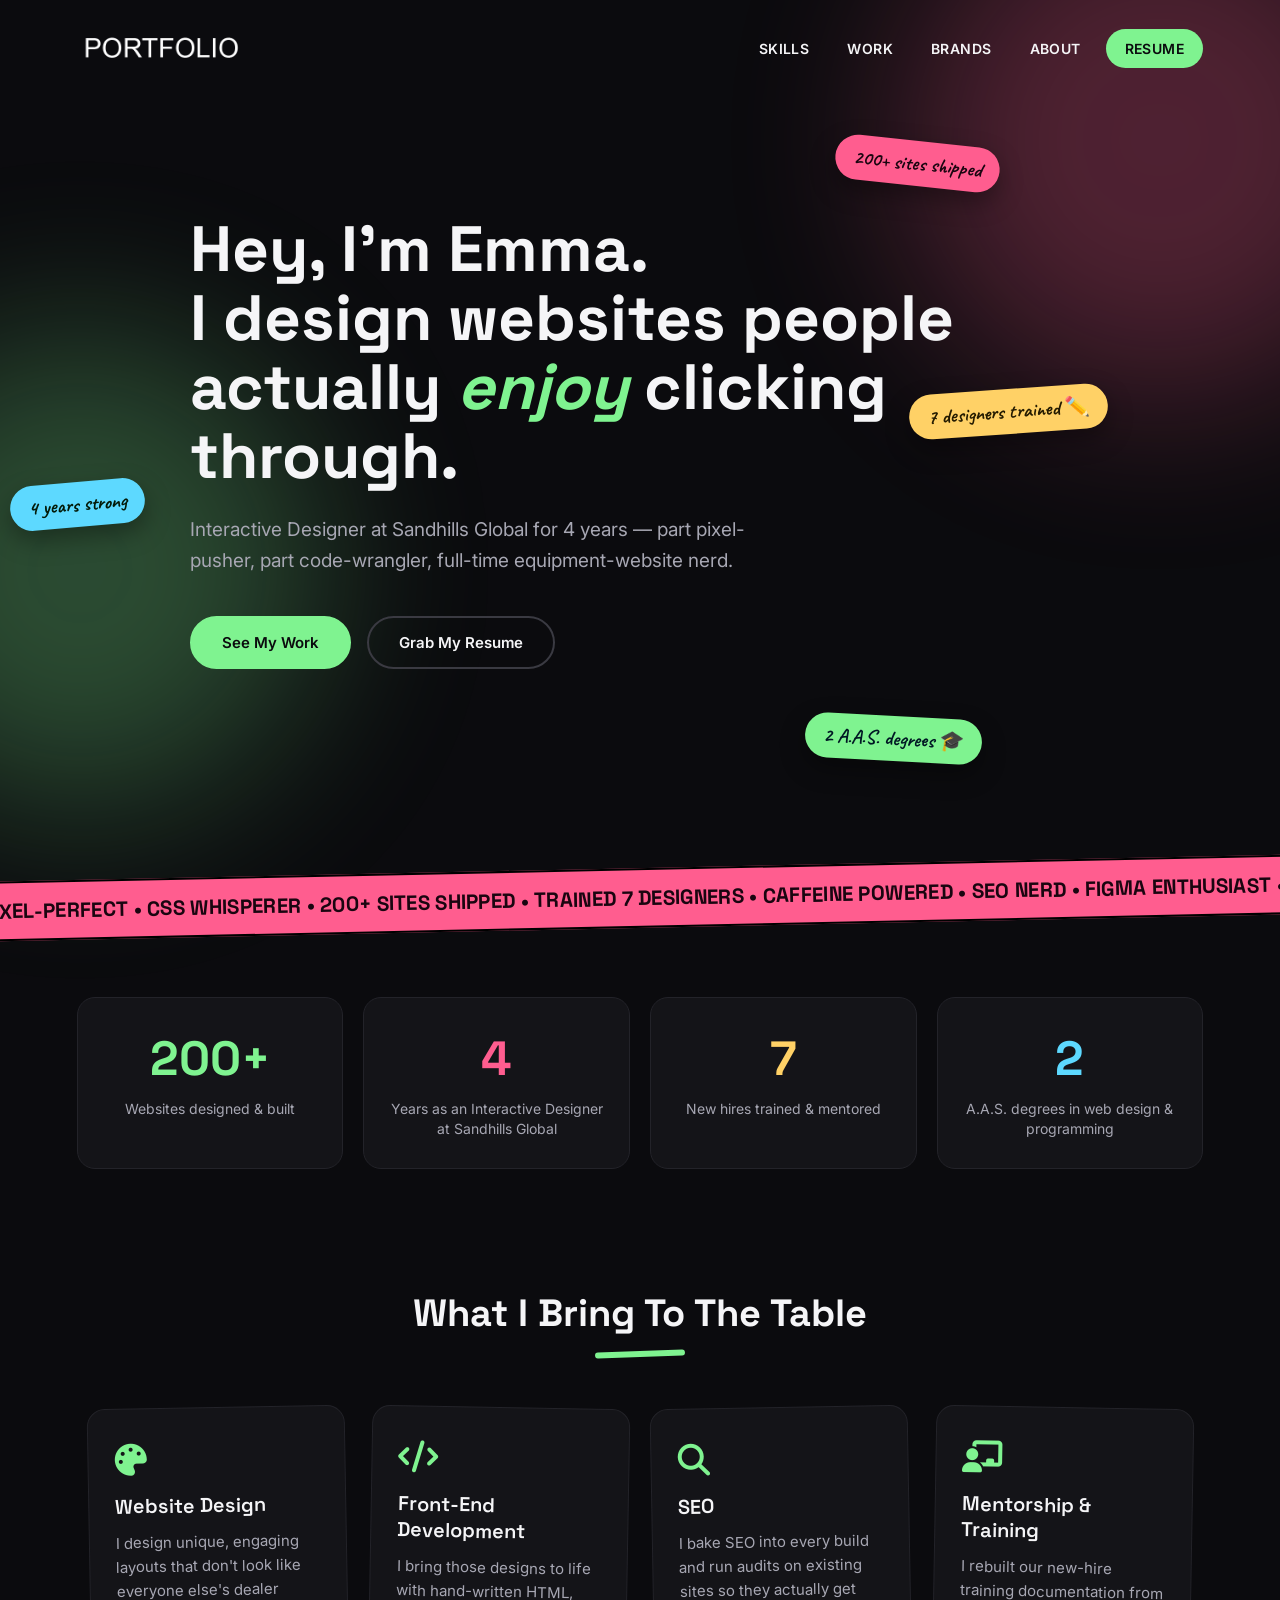
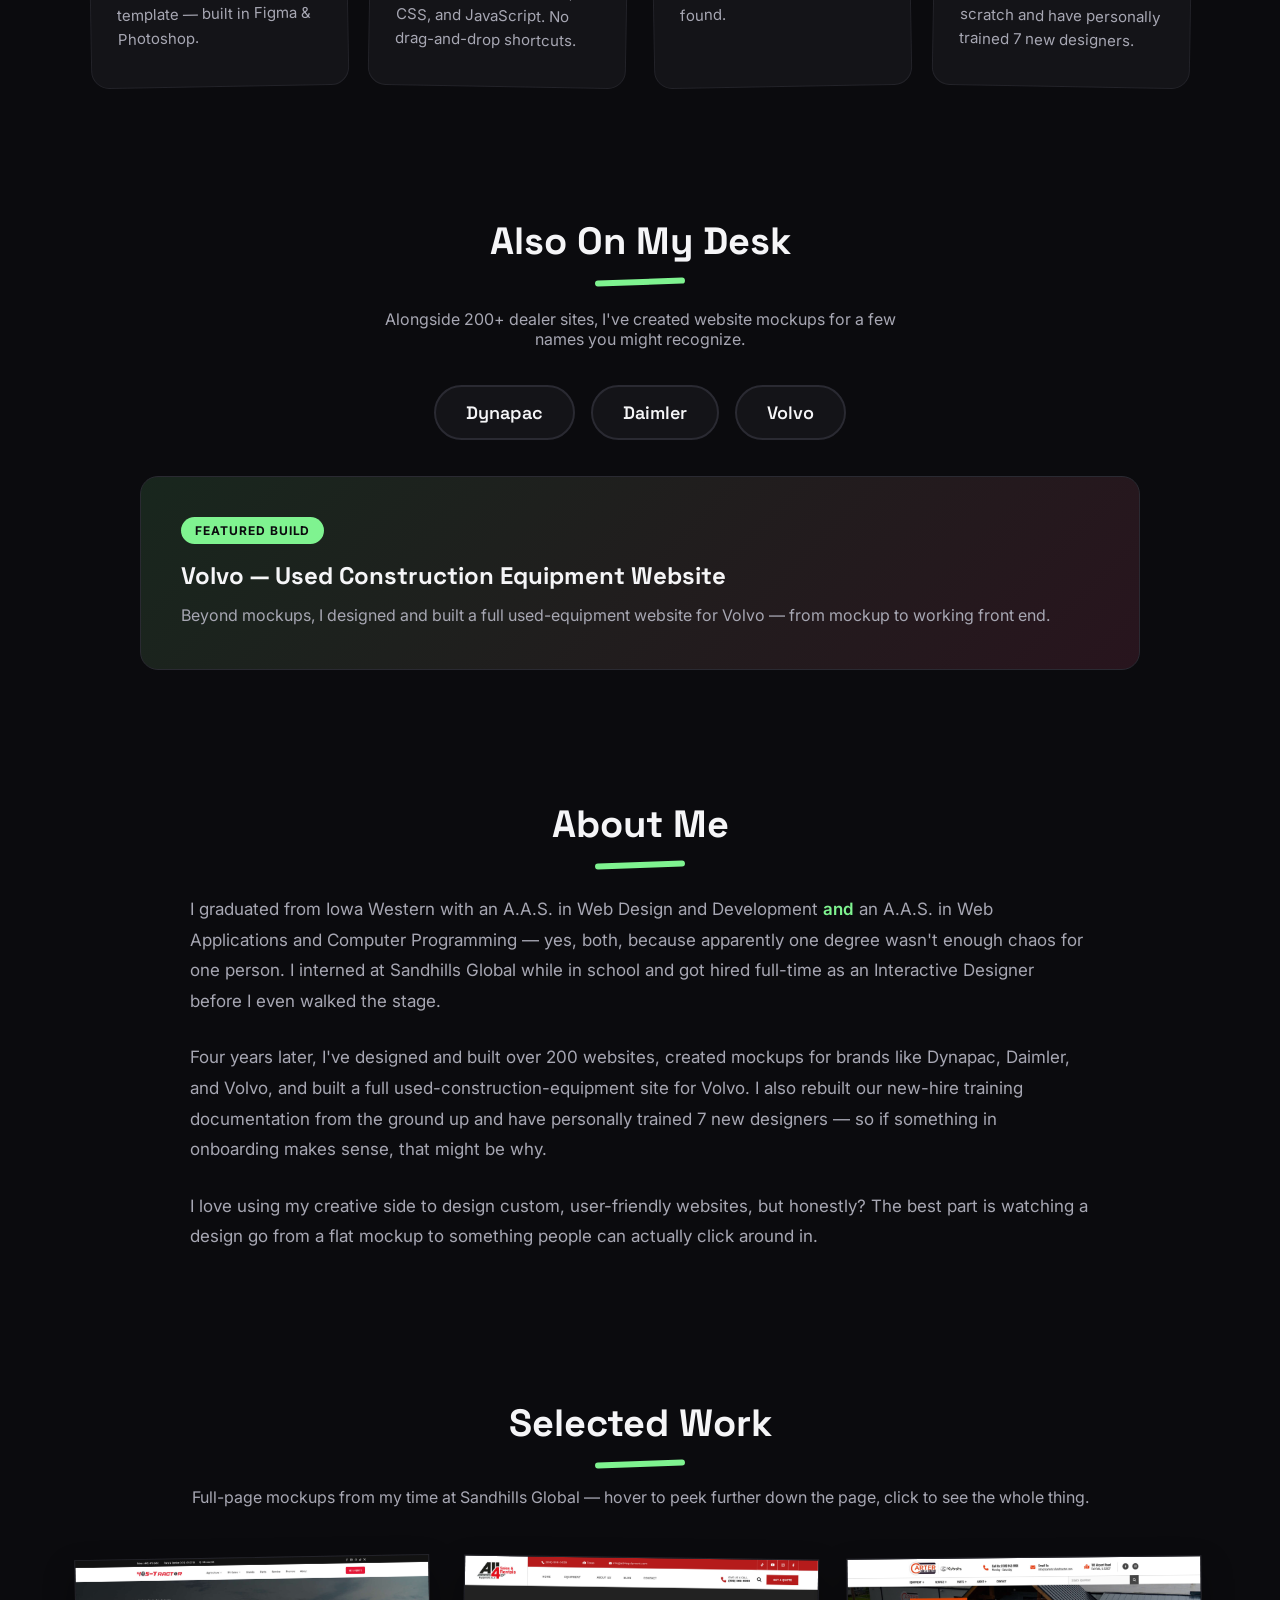
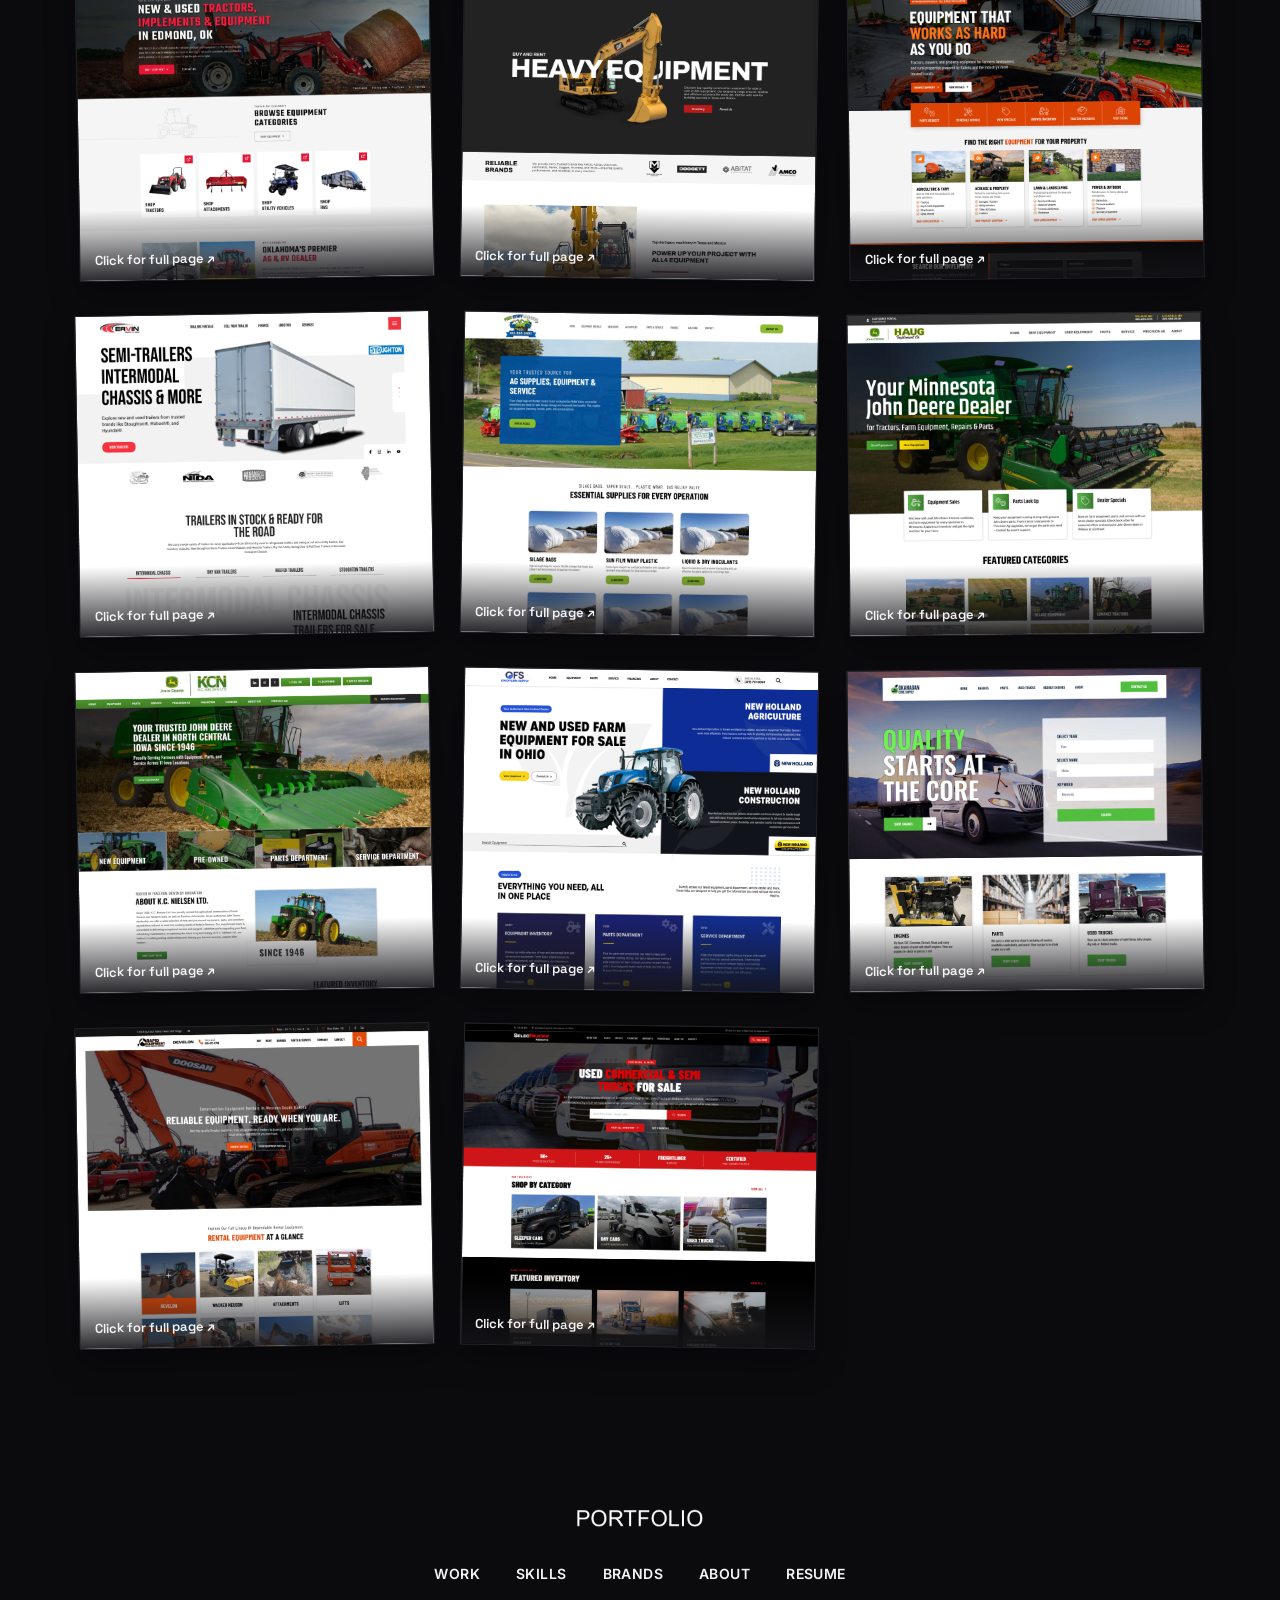
==== root/index.html @ 741491c0 "Add files via upload" ====
<!doctype html>
<html lang="en">
  <head>
    <meta charset="UTF-8" />
    <title>Emma Kennington — Interactive Designer</title>
    <meta name="viewport" content="width=device-width, initial-scale=1" />
    <meta
      name="description"
      content="Emma Kennington, Interactive Designer at Sandhills Global. 200+ websites designed & built, mentor to 7 new hires, mockup work for Dynapac, Daimler & Volvo."
    />
    <link rel="icon" href="logo.png" />
    <link rel="stylesheet" href="style.css" type="text/css" />
    <link
      rel="stylesheet"
      href="https://cdnjs.cloudflare.com/ajax/libs/font-awesome/6.6.0/css/all.min.css"
      integrity="sha512-Kc323vGBEqzTmouAECnVceyQqyqdsSiqLQISBL29aUW4U/M7pSPA/gEUZQqv1cwx4OnYxTxve5UMg5GT6L4JJg=="
      crossorigin="anonymous"
      referrerpolicy="no-referrer"
    />
  </head>

  <body>
    <div class="blob blob-a" aria-hidden="true"></div>
    <div class="blob blob-b" aria-hidden="true"></div>

    <header>
      <div class="header">
        <div class="logo">
          <img src="logo.png" alt="Emma Kennington's Logo" />
        </div>
        <button
          class="nav-toggle"
          id="navToggle"
          aria-label="Toggle navigation"
          aria-expanded="false"
        >
          <span></span><span></span><span></span>
        </button>
        <nav id="siteNav">
          <ul>
            <li><a href="#skills">Skills</a></li>
            <li><a href="#work">Work</a></li>
            <li><a href="#brands">Brands</a></li>
            <li><a href="#about">About</a></li>
            <li>
              <a
                href="siteart/bcom-resume.docx"
                target="_blank"
                class="nav-resume"
                >Resume</a
              >
            </li>
          </ul>
        </nav>
      </div>
    </header>

    <div class="hero-background">
      <div class="hero">
        <h1>
          Hey, I'm Emma.<br />I design websites people actually
          <span class="highlight">enjoy</span> clicking through.
        </h1>
        <p class="hero-sub">
          Interactive Designer at Sandhills Global for 4 years — part
          pixel-pusher, part code-wrangler, full-time equipment-website nerd.
        </p>
        <div class="hero-ctas">
          <a href="#work" class="btn btn-primary">See My Work</a>
          <a
            href="siteart/bcom-resume.docx"
            target="_blank"
            class="btn btn-ghost"
            >Grab My Resume</a
          >
        </div>

        <div class="floaties" aria-hidden="true">
          <span class="floatie f1">200+ sites shipped</span>
          <span class="floatie f2">7 designers trained ✏️</span>
          <span class="floatie f3">2 A.A.S. degrees 🎓</span>
          <span class="floatie f4">4 years strong</span>
        </div>
      </div>
    </div>

    <div class="marquee" aria-hidden="true">
      <div class="marquee-track">
        <span
          >PIXEL-PERFECT&nbsp;•&nbsp;CSS WHISPERER&nbsp;•&nbsp;200+ SITES
          SHIPPED&nbsp;•&nbsp;TRAINED 7 DESIGNERS&nbsp;•&nbsp;CAFFEINE
          POWERED&nbsp;•&nbsp;SEO NERD&nbsp;•&nbsp;FIGMA
          ENTHUSIAST&nbsp;•&nbsp;</span
        >
        <span
          >PIXEL-PERFECT&nbsp;•&nbsp;CSS WHISPERER&nbsp;•&nbsp;200+ SITES
          SHIPPED&nbsp;•&nbsp;TRAINED 7 DESIGNERS&nbsp;•&nbsp;CAFFEINE
          POWERED&nbsp;•&nbsp;SEO NERD&nbsp;•&nbsp;FIGMA
          ENTHUSIAST&nbsp;•&nbsp;</span
        >
      </div>
    </div>

    <div class="stats">
      <div class="stat stat-a">
        <span class="stat-num">200+</span>
        <span class="stat-label">Websites designed &amp; built</span>
      </div>
      <div class="stat stat-b">
        <span class="stat-num">4</span>
        <span class="stat-label"
          >Years as an Interactive Designer at Sandhills Global</span
        >
      </div>
      <div class="stat stat-c">
        <span class="stat-num">7</span>
        <span class="stat-label">New hires trained &amp; mentored</span>
      </div>
      <div class="stat stat-d">
        <span class="stat-num">2</span>
        <span class="stat-label"
          >A.A.S. degrees in web design &amp; programming</span
        >
      </div>
    </div>

    <div class="skills" id="skills">
      <h2 class="section-title">What I Bring To The Table</h2>
      <hr class="squiggle" />
      <div class="skills-grid">
        <div class="skill">
          <i class="fa fa-palette"></i>
          <h3>Website Design</h3>
          <p>
            I design unique, engaging layouts that don't look like everyone
            else's dealer template — built in Figma &amp; Photoshop.
          </p>
        </div>
        <div class="skill">
          <i class="fa fa-code"></i>
          <h3>Front-End Development</h3>
          <p>
            I bring those designs to life with hand-written HTML, CSS, and
            JavaScript. No drag-and-drop shortcuts.
          </p>
        </div>
        <div class="skill">
          <i class="fa fa-search"></i>
          <h3>SEO</h3>
          <p>
            I bake SEO into every build and run audits on existing sites so they
            actually get found.
          </p>
        </div>
        <div class="skill">
          <i class="fa fa-chalkboard-user"></i>
          <h3>Mentorship &amp; Training</h3>
          <p>
            I rebuilt our new-hire training documentation from scratch and have
            personally trained 7 new designers.
          </p>
        </div>
      </div>
    </div>

    <div class="brands" id="brands">
      <h2 class="section-title">Also On My Desk</h2>
      <hr class="squiggle" />
      <p class="brands-sub">
        Alongside 200+ dealer sites, I've created website mockups for a few
        names you might recognize.
      </p>
      <div class="brand-row">
        <span class="brand-chip">Dynapac</span>
        <span class="brand-chip">Daimler</span>
        <span class="brand-chip">Volvo</span>
      </div>
      <div class="brand-feature">
        <div class="brand-feature-tag">Featured Build</div>
        <h3>Volvo — Used Construction Equipment Website</h3>
        <p>
          Beyond mockups, I designed and built a full used-equipment website for
          Volvo — from mockup to working front end.
        </p>
      </div>
    </div>

    <div class="about" id="about">
      <h2 class="section-title">About Me</h2>
      <hr class="squiggle" />
      <p>
        I graduated from Iowa Western with an A.A.S. in Web Design and
        Development <em>and</em> an A.A.S. in Web Applications and Computer
        Programming — yes, both, because apparently one degree wasn't enough
        chaos for one person. I interned at Sandhills Global while in school and
        got hired full-time as an Interactive Designer before I even walked the
        stage.
      </p>
      <p>
        Four years later, I've designed and built over 200 websites, created
        mockups for brands like Dynapac, Daimler, and Volvo, and built a full
        used-construction-equipment site for Volvo. I also rebuilt our new-hire
        training documentation from the ground up and have personally trained 7
        new designers — so if something in onboarding makes sense, that might be
        why.
      </p>
      <p>
        I love using my creative side to design custom, user-friendly websites,
        but honestly? The best part is watching a design go from a flat mockup
        to something people can actually click around in.
      </p>
    </div>

    <div class="projects">
      <h2 class="section-title">Selected Work</h2>
      <hr class="squiggle" />
      <p class="projects-sub">
        Full-page mockups from my time at Sandhills Global — hover to peek
        further down the page, click to see the whole thing.
      </p>
      <div class="work-wrapper" id="work">
        <figure class="work" data-name="405 Tractor">
          <div class="work-thumb">
            <img
              src="siteart/405tractor.jpg"
              alt="405 Tractor mockup"
              loading="lazy"
            />
          </div>
          <span class="scroll-hint">Click for full page ↗</span>
        </figure>
        <figure class="work" data-name="All4 Equipment">
          <div class="work-thumb">
            <img
              src="siteart/all4equipment.jpg"
              alt="All4 Equipment mockup"
              loading="lazy"
            />
          </div>
          <span class="scroll-hint">Click for full page ↗</span>
        </figure>
        <figure class="work" data-name="Carter Turf &amp; Tractor">
          <div class="work-thumb">
            <img
              src="siteart/carterturfandtractor.jpg"
              alt="Carter Turf & Tractor mockup"
              loading="lazy"
            />
          </div>
          <span class="scroll-hint">Click for full page ↗</span>
        </figure>
        <figure class="work" data-name="Ervin USA">
          <div class="work-thumb">
            <img
              src="siteart/ervin-usa-new.jpg"
              alt="Ervin USA mockup"
              loading="lazy"
            />
          </div>
          <span class="scroll-hint">Click for full page ↗</span>
        </figure>
        <figure class="work" data-name="Feed Stuff Bagging">
          <div class="work-thumb">
            <img
              src="siteart/feestuffbagging.jpg"
              alt="Feed Stuff Bagging mockup"
              loading="lazy"
            />
          </div>
          <span class="scroll-hint">Click for full page ↗</span>
        </figure>
        <figure class="work" data-name="Haug Implement Co.">
          <div class="work-thumb">
            <img
              src="siteart/haugimplement.jpg"
              alt="Haug Implement Co. mockup"
              loading="lazy"
            />
          </div>
          <span class="scroll-hint">Click for full page ↗</span>
        </figure>
        <figure class="work" data-name="K.C. Nielsen Ltd.">
          <div class="work-thumb">
            <img
              src="siteart/kcnielsen.jpg"
              alt="K.C. Nielsen Ltd. mockup"
              loading="lazy"
            />
          </div>
          <span class="scroll-hint">Click for full page ↗</span>
        </figure>
        <figure class="work" data-name="Ohio Farm Supply">
          <div class="work-thumb">
            <img
              src="siteart/ohfarmsupply.jpg"
              alt="Ohio Farm Supply mockup"
              loading="lazy"
            />
          </div>
          <span class="scroll-hint">Click for full page ↗</span>
        </figure>
        <figure class="work" data-name="Okanagan Core Supply">
          <div class="work-thumb">
            <img
              src="siteart/okanagancore.jpg"
              alt="Okanagan Core Supply mockup"
              loading="lazy"
            />
          </div>
          <span class="scroll-hint">Click for full page ↗</span>
        </figure>
        <figure class="work" data-name="Rapid Equipment">
          <div class="work-thumb">
            <img
              src="siteart/rapid-new.jpg"
              alt="Rapid Equipment mockup"
              loading="lazy"
            />
          </div>
          <span class="scroll-hint">Click for full page ↗</span>
        </figure>
        <figure class="work" data-name="SelecTrucks of Alabama">
          <div class="work-thumb">
            <img
              src="siteart/selectrucksalabama.jpg"
              alt="SelecTrucks of Alabama mockup"
              loading="lazy"
            />
          </div>
          <span class="scroll-hint">Click for full page ↗</span>
        </figure>
      </div>

      <footer>
        <div class="footer-logo">
          <img src="logo.png" alt="Emma Kennington's Logo" />
        </div>
        <div class="footer-nav">
          <ul>
            <li><a href="#work">Work</a></li>
            <li><a href="#skills">Skills</a></li>
            <li><a href="#brands">Brands</a></li>
            <li><a href="#about">About</a></li>
            <li>
              <a href="siteart/bcom-resume.docx" target="_blank">Resume</a>
            </li>
          </ul>
        </div>
        <p class="footer-note"></p>
      </footer>
    </div>

    <div class="lightbox" id="lightbox">
      <button class="lightbox-close" id="lightboxClose" aria-label="Close">
        &times;
      </button>
      <div class="lightbox-scroll">
        <figure>
          <figcaption id="lightboxCaption"></figcaption>
          <img id="lightboxImg" src="" alt="" />
        </figure>
      </div>
    </div>

    <script>
      var navToggle = document.getElementById("navToggle");
      var siteNav = document.getElementById("siteNav");
      navToggle.addEventListener("click", function () {
        var open = siteNav.classList.toggle("open");
        navToggle.classList.toggle("open", open);
        navToggle.setAttribute("aria-expanded", open ? "true" : "false");
      });
      siteNav.querySelectorAll("a").forEach(function (link) {
        link.addEventListener("click", function () {
          siteNav.classList.remove("open");
          navToggle.classList.remove("open");
          navToggle.setAttribute("aria-expanded", "false");
        });
      });

      var lightbox = document.getElementById("lightbox");
      var lightboxImg = document.getElementById("lightboxImg");
      var lightboxCaption = document.getElementById("lightboxCaption");
      var lightboxClose = document.getElementById("lightboxClose");

      document.querySelectorAll(".work").forEach(function (fig) {
        fig.addEventListener("click", function () {
          var img = fig.querySelector("img");
          lightboxImg.src = img.src;
          lightboxImg.alt = img.alt;
          lightboxCaption.textContent = fig.getAttribute("data-name");
          lightbox.classList.add("open");
        });
      });

      function closeLightbox() {
        lightbox.classList.remove("open");
        lightboxImg.src = "";
      }
      lightboxClose.addEventListener("click", closeLightbox);
      lightbox.addEventListener("click", function (e) {
        if (e.target === lightbox) closeLightbox();
      });
      document.addEventListener("keydown", function (e) {
        if (e.key === "Escape") closeLightbox();
      });
    </script>
  </body>
</html>
---- root/style.css ----
@import url("https://fonts.googleapis.com/css2?family=Space+Grotesk:wght@400;500;600;700&family=Inter:wght@400;500;600&family=Caveat:wght@600;700&display=swap");

:root {
  --bg: #0b0b0e;
  --bg-panel: #141418;
  --text: #f5f5f7;
  --muted: #a7a7b3;
  --green: #7ff390;
  --pink: #ff5d8f;
  --yellow: #ffd166;
  --blue: #5dd9ff;
  --radius: 18px;
}

* {
  box-sizing: border-box;
}
a {
  text-decoration: none;
  color: inherit;
}
ul li {
  list-style: none;
}
html {
  scroll-behavior: smooth;
}
body {
  width: 100%;
  margin: 0;
  background-color: var(--bg);
  color: var(--text);
  font-family: "Inter", "Open Sans", sans-serif;
  overflow-x: hidden;
  position: relative;
}
h1,
h2,
h3 {
  font-family: "Space Grotesk", sans-serif;
}

/* ---------- background blobs ---------- */
.blob {
  position: fixed;
  border-radius: 50%;
  filter: blur(90px);
  opacity: 0.28;
  z-index: 0;
  pointer-events: none;
}
.blob-a {
  width: 520px;
  height: 520px;
  background: var(--pink);
  top: -120px;
  right: -140px;
}
.blob-b {
  width: 480px;
  height: 480px;
  background: var(--green);
  bottom: 10%;
  left: -160px;
}

/* ---------- header ---------- */
header {
  position: relative;
  z-index: 10;
}
.header {
  width: 88%;
  max-width: 1300px;
  margin: 0 auto;
  display: flex;
  flex-direction: row;
  align-items: center;
  justify-content: space-between;
}
.logo {
  width: 170px;
  padding: 22px 0;
}
.logo img {
  width: 100%;
  display: block;
}

nav ul {
  padding: 0;
  margin: 0;
  display: flex;
  align-items: center;
}
nav ul li {
  display: inline-block;
}
nav ul li a {
  color: var(--text);
  padding: 10px 18px;
  font-size: 14px;
  font-weight: 600;
  transition: 0.25s ease;
  border: solid 1px transparent;
  border-radius: 30px;
  text-transform: uppercase;
  letter-spacing: 0.03em;
}
nav ul li a:hover {
  border-color: var(--green);
  color: var(--green);
}
nav ul li a.nav-resume {
  background: var(--green);
  color: #0b0b0e;
  margin-left: 6px;
}
nav ul li a.nav-resume:hover {
  background: transparent;
  color: var(--green);
  border-color: var(--green);
}

.nav-toggle {
  display: none;
  flex-direction: column;
  justify-content: center;
  gap: 5px;
  width: 40px;
  height: 40px;
  background: transparent;
  border: solid 1px #333;
  border-radius: 10px;
  cursor: pointer;
}
.nav-toggle span {
  display: block;
  width: 20px;
  height: 2px;
  background: var(--text);
  margin: 0 auto;
  transition: 0.25s ease;
}
.nav-toggle.open span:nth-child(1) {
  transform: translateY(7px) rotate(45deg);
}
.nav-toggle.open span:nth-child(2) {
  opacity: 0;
}
.nav-toggle.open span:nth-child(3) {
  transform: translateY(-7px) rotate(-45deg);
}

/* ---------- hero ---------- */
.hero-background {
  position: relative;
  z-index: 1;
  width: 100%;
}
.hero {
  max-width: 900px;
  width: 88%;
  margin: 0 auto;
  padding: 120px 0 200px 0;
  position: relative;
}
.eyebrow {
  font-family: "Caveat", cursive;
  font-size: 22px;
  color: var(--yellow);
  display: inline-block;
  margin-bottom: 14px;
  transform: rotate(-2deg);
}
.hero h1 {
  font-size: 64px;
  line-height: 1.08;
  font-weight: 700;
  color: var(--text);
  margin: 0 0 24px 0;
}
.hero h1 .highlight {
  color: var(--green);
  font-style: italic;
}
.hero-sub {
  font-size: 19px;
  line-height: 1.6;
  color: var(--muted);
  max-width: 560px;
  margin: 0 0 40px 0;
}
.hero-ctas {
  display: flex;
  gap: 16px;
  flex-wrap: wrap;
}

.btn {
  display: inline-block;
  padding: 15px 30px;
  border-radius: 40px;
  font-weight: 600;
  font-size: 15px;
  transition: 0.25s ease;
  border: solid 2px transparent;
}
.btn-primary {
  background: var(--green);
  color: #0b0b0e;
  border-color: var(--green);
}
.btn-primary:hover {
  background: transparent;
  color: var(--green);
  transform: translateY(-2px);
}
.btn-ghost {
  border-color: #3a3a42;
  color: var(--text);
}
.btn-ghost:hover {
  border-color: var(--pink);
  color: var(--pink);
  transform: translateY(-2px);
}

.floaties {
  position: absolute;
  inset: 0;
  pointer-events: none;
}
.floatie {
  position: absolute;
  font-family: "Caveat", cursive;
  font-weight: 700;
  font-size: 20px;
  padding: 10px 18px;
  border-radius: 40px;
  white-space: nowrap;
  box-shadow: 0 10px 25px rgba(0, 0, 0, 0.35);
  animation: floaty 5s ease-in-out infinite;
}
.f1 {
  top: 6%;
  right: 10%;
  background: var(--pink);
  color: #1a0510;
  transform: rotate(6deg);
}
.f2 {
  top: 38%;
  right: -2%;
  background: var(--yellow);
  color: #241b00;
  transform: rotate(-4deg);
  animation-delay: 0.6s;
}
.f3 {
  bottom: 14%;
  right: 12%;
  background: var(--green);
  color: #001824;
  transform: rotate(3deg);
  animation-delay: 1.1s;
}
.f4 {
  top: 50%;
  left: -20%;
  background: var(--blue);
  color: #031a08;
  transform: rotate(-5deg);
  animation-delay: 1.6s;
}
@keyframes floaty {
  0%,
  100% {
    transform: translateY(0);
  }
  50% {
    transform: translateY(-12px);
  }
}

/* ---------- marquee ---------- */
.marquee {
  position: relative;
  z-index: 1;
  width: 100%;
  overflow: hidden;
  background: var(--pink);
  border-top: solid 2px #000;
  border-bottom: solid 2px #000;
  transform: rotate(-1.2deg) scale(1.03);
  margin: 0 0 -10px 0;
}
.marquee-track {
  display: flex;
  width: max-content;
  animation: scroll-marquee 26s linear infinite;
}
.marquee-track span {
  font-family: "Space Grotesk", sans-serif;
  font-weight: 700;
  font-size: 20px;
  color: #1a0510;
  text-transform: uppercase;
  padding: 14px 0;
  white-space: nowrap;
}
@keyframes scroll-marquee {
  from {
    transform: translateX(0);
  }
  to {
    transform: translateX(-50%);
  }
}

/* ---------- stats ---------- */
.stats {
  position: relative;
  z-index: 1;
  width: 88%;
  max-width: 1200px;
  margin: 80px auto 40px auto;
  display: flex;
  flex-wrap: wrap;
  gap: 20px;
  justify-content: center;
}
.stat {
  flex: 1 1 220px;
  background: var(--bg-panel);
  border: solid 1px #232329;
  border-radius: var(--radius);
  padding: 30px 24px;
  text-align: center;
  transition: 0.25s ease;
}
.stat:hover {
  transform: translateY(-6px) rotate(-1deg);
}
.stat-a:hover {
  border-color: var(--pink);
}
.stat-b:hover {
  border-color: var(--green);
}
.stat-c:hover {
  border-color: var(--yellow);
}
.stat-d:hover {
  border-color: var(--blue);
}
.stat-num {
  display: block;
  font-family: "Space Grotesk", sans-serif;
  font-size: 48px;
  font-weight: 700;
  color: var(--green);
}
.stat-b .stat-num {
  color: var(--pink);
}
.stat-c .stat-num {
  color: var(--yellow);
}
.stat-d .stat-num {
  color: var(--blue);
}
.stat-label {
  display: block;
  margin-top: 10px;
  font-size: 14px;
  color: var(--muted);
  line-height: 1.4;
}

/* ---------- section titles ---------- */
.section-title {
  font-size: 38px;
  font-weight: 700;
  text-align: center;
  margin: 0;
  color: var(--text);
}
hr.squiggle {
  border: none;
  height: 6px;
  width: 90px;
  margin: 14px auto 0 auto;
  background: var(--green);
  border-radius: 10px;
  transform: rotate(-2deg);
}

/* ---------- skills ---------- */
.skills {
  position: relative;
  z-index: 1;
  width: 88%;
  max-width: 1200px;
  margin: 120px auto 0 auto;
  text-align: center;
}
.skills-grid {
  display: flex;
  flex-wrap: wrap;
  justify-content: center;
  gap: 24px;
  margin-top: 50px;
}
.skill {
  width: calc(25% - 24px);
  min-width: 250px;
  background: var(--bg-panel);
  border: solid 1px #232329;
  border-radius: var(--radius);
  padding: 34px 26px;
  text-align: left;
  transition: 0.3s ease;
}
.skill:nth-child(1) {
  transform: rotate(-1deg);
}
.skill:nth-child(2) {
  transform: rotate(1deg);
}
.skill:nth-child(3) {
  transform: rotate(-1deg);
}
.skill:nth-child(4) {
  transform: rotate(1deg);
}
.skill:hover {
  transform: rotate(0deg) translateY(-6px);
  border-color: var(--green);
}
.skill i {
  font-size: 32px;
  color: var(--green);
  margin-bottom: 18px;
  display: block;
}
.skill h3 {
  font-size: 20px;
  font-weight: 600;
  margin: 0 0 12px 0;
  color: var(--text);
}
.skill p {
  color: var(--muted);
  font-size: 15px;
  line-height: 24px;
  margin: 0;
}

/* ---------- brands ---------- */
.brands {
  position: relative;
  z-index: 1;
  width: 88%;
  max-width: 1000px;
  margin: 130px auto 0 auto;
  text-align: center;
}
.brands-sub {
  color: var(--muted);
  font-size: 16px;
  margin: 24px auto 0 auto;
  max-width: 520px;
}
.brand-row {
  display: flex;
  flex-wrap: wrap;
  justify-content: center;
  gap: 16px;
  margin: 36px 0;
}
.brand-chip {
  font-family: "Space Grotesk", sans-serif;
  font-weight: 600;
  font-size: 18px;
  padding: 14px 30px;
  border-radius: 40px;
  border: solid 2px #2a2a32;
  background: var(--bg-panel);
  transition: 0.25s ease;
}
.brand-chip:nth-child(1):hover {
  border-color: var(--pink);
  color: var(--pink);
}
.brand-chip:nth-child(2):hover {
  border-color: var(--blue);
  color: var(--blue);
}
.brand-chip:nth-child(3):hover {
  border-color: var(--yellow);
  color: var(--yellow);
}
.brand-feature {
  background: linear-gradient(
    135deg,
    rgba(127, 243, 144, 0.12),
    rgba(255, 93, 143, 0.12)
  );
  border: solid 1px #2a2a32;
  border-radius: var(--radius);
  padding: 40px;
  margin-top: 20px;
  text-align: left;
}
.brand-feature-tag {
  display: inline-block;
  font-size: 12px;
  font-weight: 700;
  text-transform: uppercase;
  letter-spacing: 0.08em;
  background: var(--green);
  color: #0b0b0e;
  padding: 6px 14px;
  border-radius: 20px;
  margin-bottom: 16px;
}
.brand-feature h3 {
  font-size: 24px;
  margin: 0 0 12px 0;
}
.brand-feature p {
  color: var(--muted);
  font-size: 16px;
  line-height: 1.6;
  margin: 0;
}

/* ---------- about ---------- */
.about {
  position: relative;
  z-index: 1;
  width: 88%;
  max-width: 900px;
  margin: 130px auto 0 auto;
  text-align: center;
}
.about p {
  margin-top: 26px;
  font-size: 17px;
  color: var(--muted);
  line-height: 1.8;
  text-align: left;
}
.about p em {
  color: var(--green);
  font-style: normal;
  font-weight: 600;
}

/* ---------- projects / work ---------- */
.projects {
  position: relative;
  z-index: 1;
  padding: 130px 0 100px 0;
}
.projects-sub {
  text-align: center;
  color: var(--muted);
  font-size: 16px;
  margin: 20px 0 0 0;
}
.work-wrapper {
  width: 88%;
  max-width: 1300px;
  margin: 0 auto;
  display: grid;
  grid-template-columns: repeat(3, 1fr);
  gap: 34px 30px;
  padding: 50px 0;
}
.work {
  margin: 0;
  overflow: hidden;
  border: solid 1px #232329;
  background: var(--bg-panel);
  cursor: pointer;
  transition: 0.3s ease;
  position: relative;
  box-shadow: 0 14px 30px rgba(0, 0, 0, 0.35);
}
.work:nth-child(3n + 1) {
  transform: rotate(-1deg);
}
.work:nth-child(3n + 2) {
  transform: rotate(0.8deg);
}
.work:nth-child(3n) {
  transform: rotate(-0.6deg);
}
.work:hover {
  transform: rotate(0deg) translateY(-8px);
  border-color: var(--green);
  z-index: 2;
}

.work-thumb {
  height: 320px;
  overflow: hidden;
  position: relative;
}
.work-thumb::after {
  content: "";
  position: absolute;
  left: 0;
  right: 0;
  bottom: 0;
  height: 70px;
  background: linear-gradient(to top, rgba(20, 20, 24, 0.9), transparent);
  pointer-events: none;
}
.work-thumb img {
  display: block;
  width: 100%;
  height: auto;
  transition: transform 6s cubic-bezier(0.2, 0.7, 0.2, 1);
  transform: translateY(0);
}
.work:hover .work-thumb img {
  transform: translateY(-58%);
}
.scroll-hint {
  position: absolute;
  left: 14px;
  bottom: 12px;
  font-family: "Space Grotesk", sans-serif;
  font-weight: 600;
  font-size: 13px;
  color: var(--text);
  z-index: 1;
}

/* ---------- lightbox ---------- */
.lightbox {
  position: fixed;
  inset: 0;
  background: rgba(6, 6, 8, 0.94);
  z-index: 100;
  display: none;
  padding: 40px 20px;
}
.lightbox.open {
  display: block;
}
.lightbox-scroll {
  max-width: 900px;
  margin: 0 auto;
  max-height: 100%;
  overflow-y: auto;
  padding-bottom: 40px;
}
.lightbox figure {
  margin: 0;
  text-align: center;
}
.lightbox img {
  width: 100%;
  height: auto;
  display: block;
  border-radius: 14px;
  border: solid 1px #2a2a32;
}
.lightbox figcaption {
  margin: 10px 0 18px 0;
  font-family: "Space Grotesk", sans-serif;
  font-size: 18px;
  color: var(--text);
}
.lightbox-close {
  position: fixed;
  top: 24px;
  right: 34px;
  background: none;
  border: none;
  color: var(--text);
  font-size: 44px;
  line-height: 1;
  cursor: pointer;
  z-index: 101;
}
.lightbox-close:hover {
  color: var(--pink);
}

/* ---------- footer ---------- */
footer {
  width: 88%;
  max-width: 1200px;
  margin: 0 auto;
  display: flex;
  flex-direction: column;
  align-items: center;
  padding: 100px 0 50px 0;
}
.footer-logo {
  width: 140px;
}
.footer-logo img {
  width: 100%;
  display: block;
}
.footer-nav {
  width: 100%;
  text-align: center;
  margin-top: 24px;
}
.footer-nav ul {
  padding: 0;
  margin: 0;
}
.footer-nav ul li {
  display: inline-block;
}
.footer-nav ul li a {
  padding: 10px 16px;
  font-size: 14px;
  font-weight: 600;
  text-transform: uppercase;
  letter-spacing: 0.03em;
  transition: 0.25s ease;
}
.footer-nav ul li a:hover {
  color: var(--green);
}
.footer-note {
  margin-top: 30px;
  font-family: "Caveat", cursive;
  font-size: 20px;
  color: var(--muted);
  transform: rotate(-1deg);
}

/* ---------- responsive ---------- */
@media only screen and (max-width: 1200px) {
  .header,
  .work-wrapper,
  footer {
    width: 92%;
  }
  .skill {
    width: calc(50% - 24px);
  }
  .floaties {
    display: none;
  }
}

@media only screen and (max-width: 900px) {
  .hero h1 {
    font-size: 44px;
  }
  .hero-sub {
    font-size: 17px;
  }
  .work-wrapper {
    grid-template-columns: repeat(2, 1fr);
  }
  .section-title {
    font-size: 30px;
  }
  .brand-feature {
    padding: 28px;
  }
}

@media only screen and (max-width: 700px) {
  nav {
    position: fixed;
    top: 0;
    right: 0;
    height: 100vh;
    width: 70%;
    max-width: 320px;
    background: var(--bg-panel);
    transform: translateX(100%);
    transition: 0.3s ease;
    z-index: 20;
    box-shadow: -10px 0 30px rgba(0, 0, 0, 0.4);
  }
  nav.open {
    transform: translateX(0);
  }
  nav ul {
    flex-direction: column;
    align-items: flex-start;
    padding: 100px 30px;
    gap: 6px;
  }
  nav ul li {
    display: block;
    width: 100%;
  }
  nav ul li a {
    display: block;
  }
  .nav-toggle {
    display: flex;
  }
  .hero {
    padding: 90px 0 100px 0;
  }
  .skill {
    width: 100%;
  }
  .work-wrapper {
    grid-template-columns: 1fr;
  }
  .work-thumb {
    height: 260px;
  }
  .stats {
    margin-top: 60px;
  }
}

@media only screen and (max-width: 500px) {
  .logo {
    width: 120px;
  }
  .hero h1 {
    font-size: 34px;
  }
  .hero-sub {
    font-size: 15px;
  }
  .btn {
    padding: 13px 22px;
    font-size: 14px;
  }
  .section-title {
    font-size: 24px;
  }
  .stat-num {
    font-size: 36px;
  }
  .brand-chip {
    font-size: 15px;
    padding: 10px 20px;
  }
  .about p {
    font-size: 15px;
  }
}
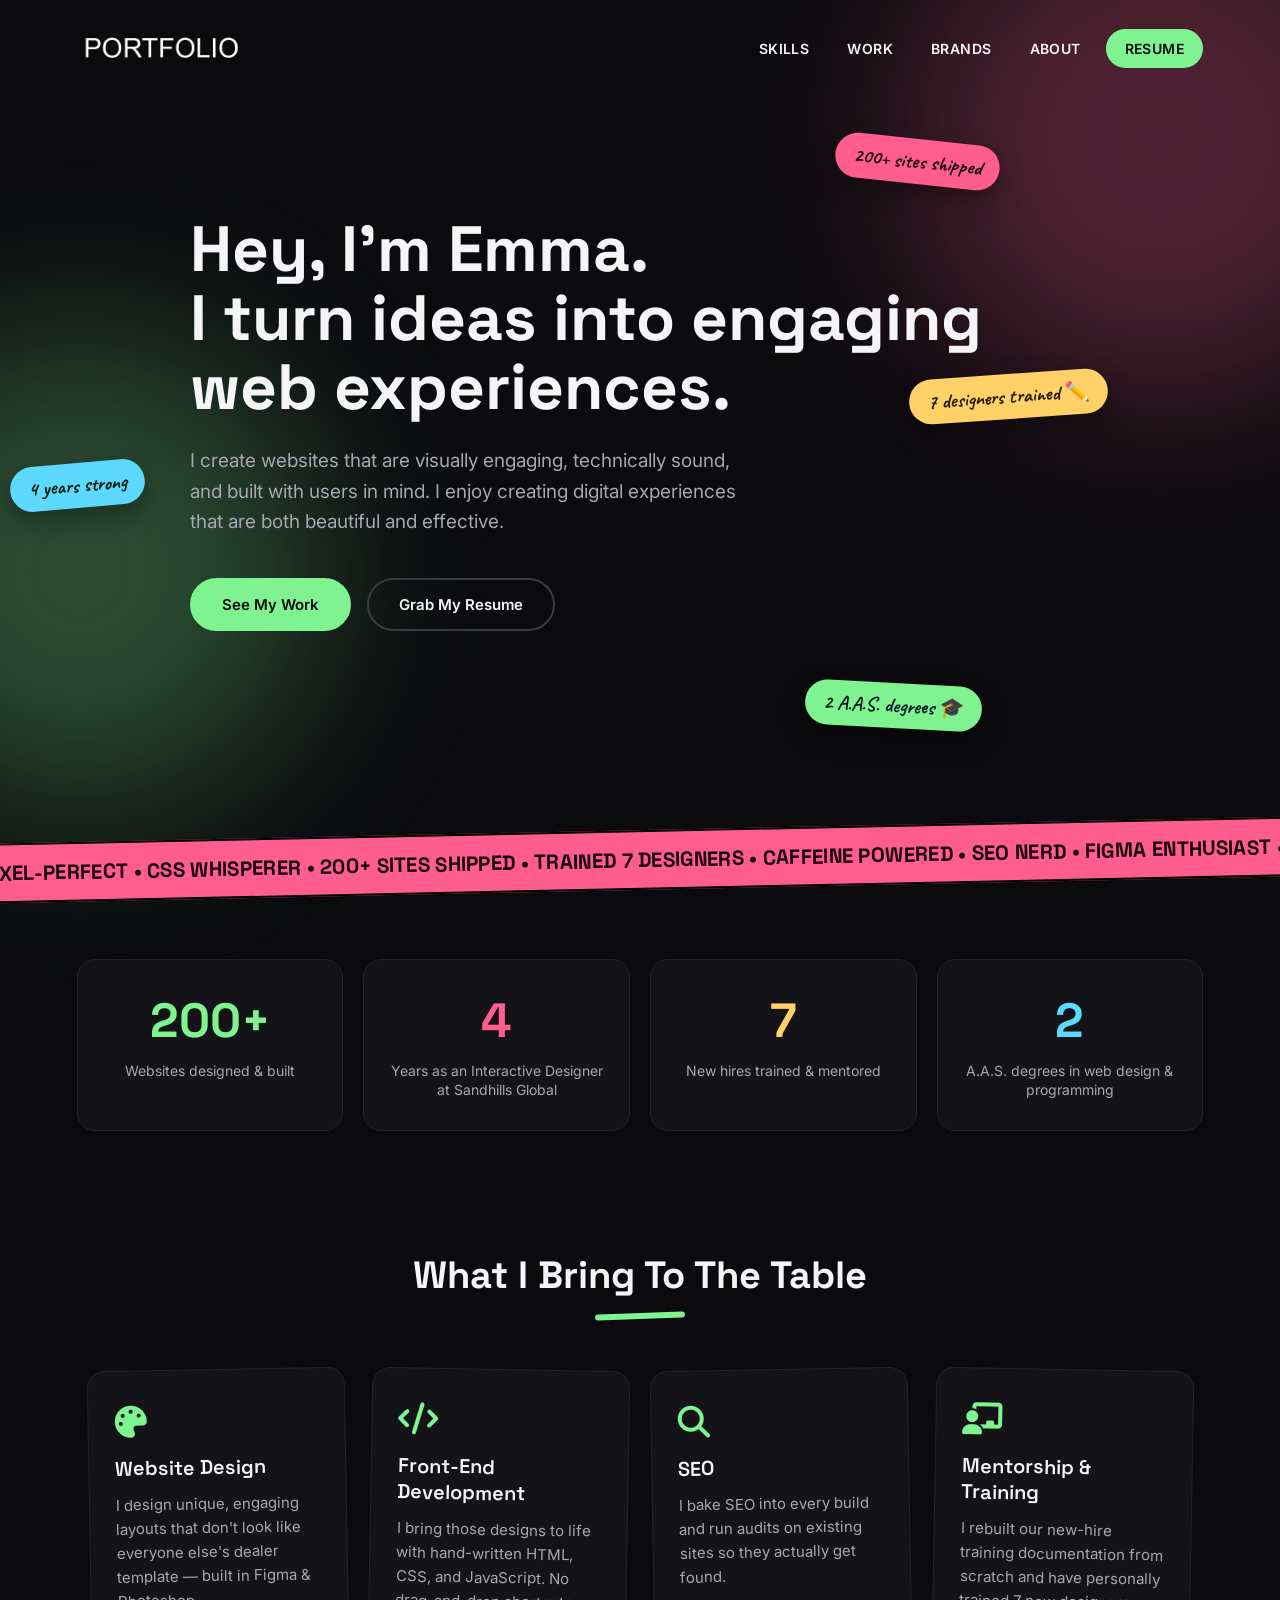
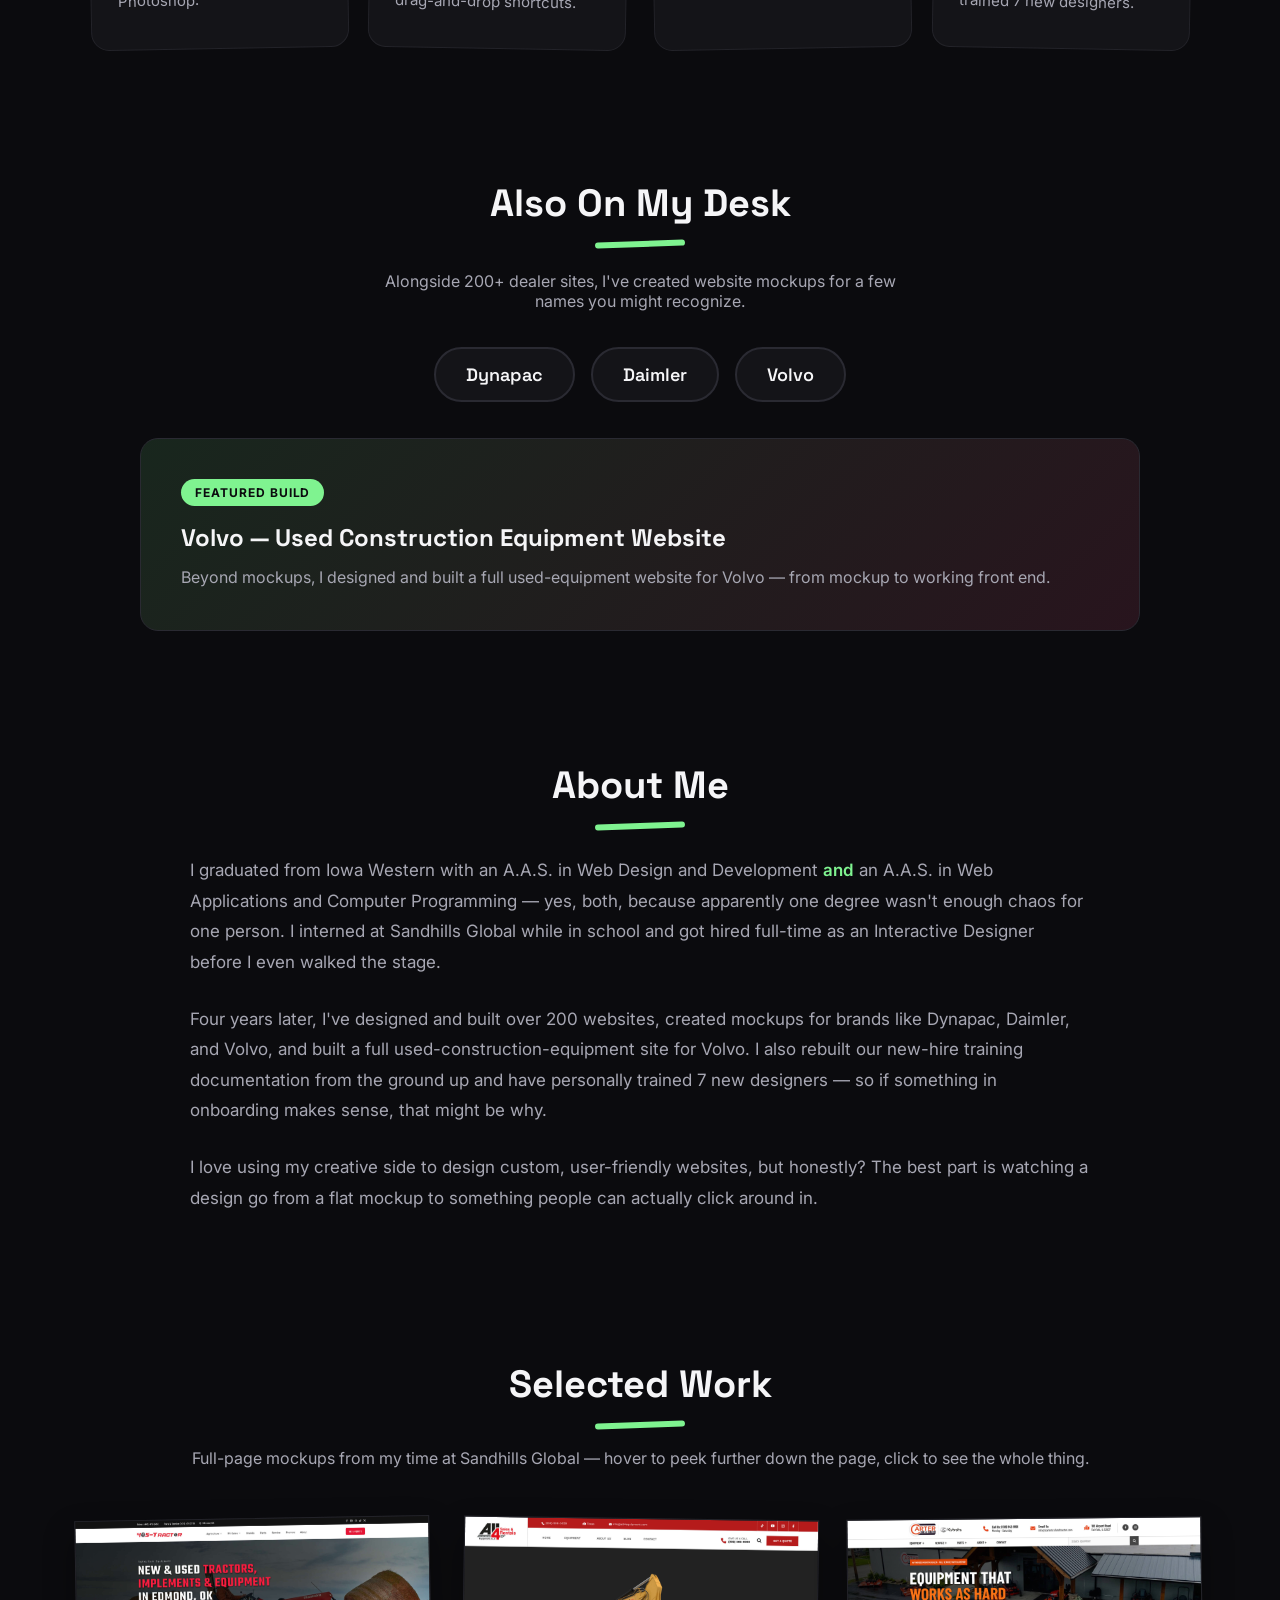
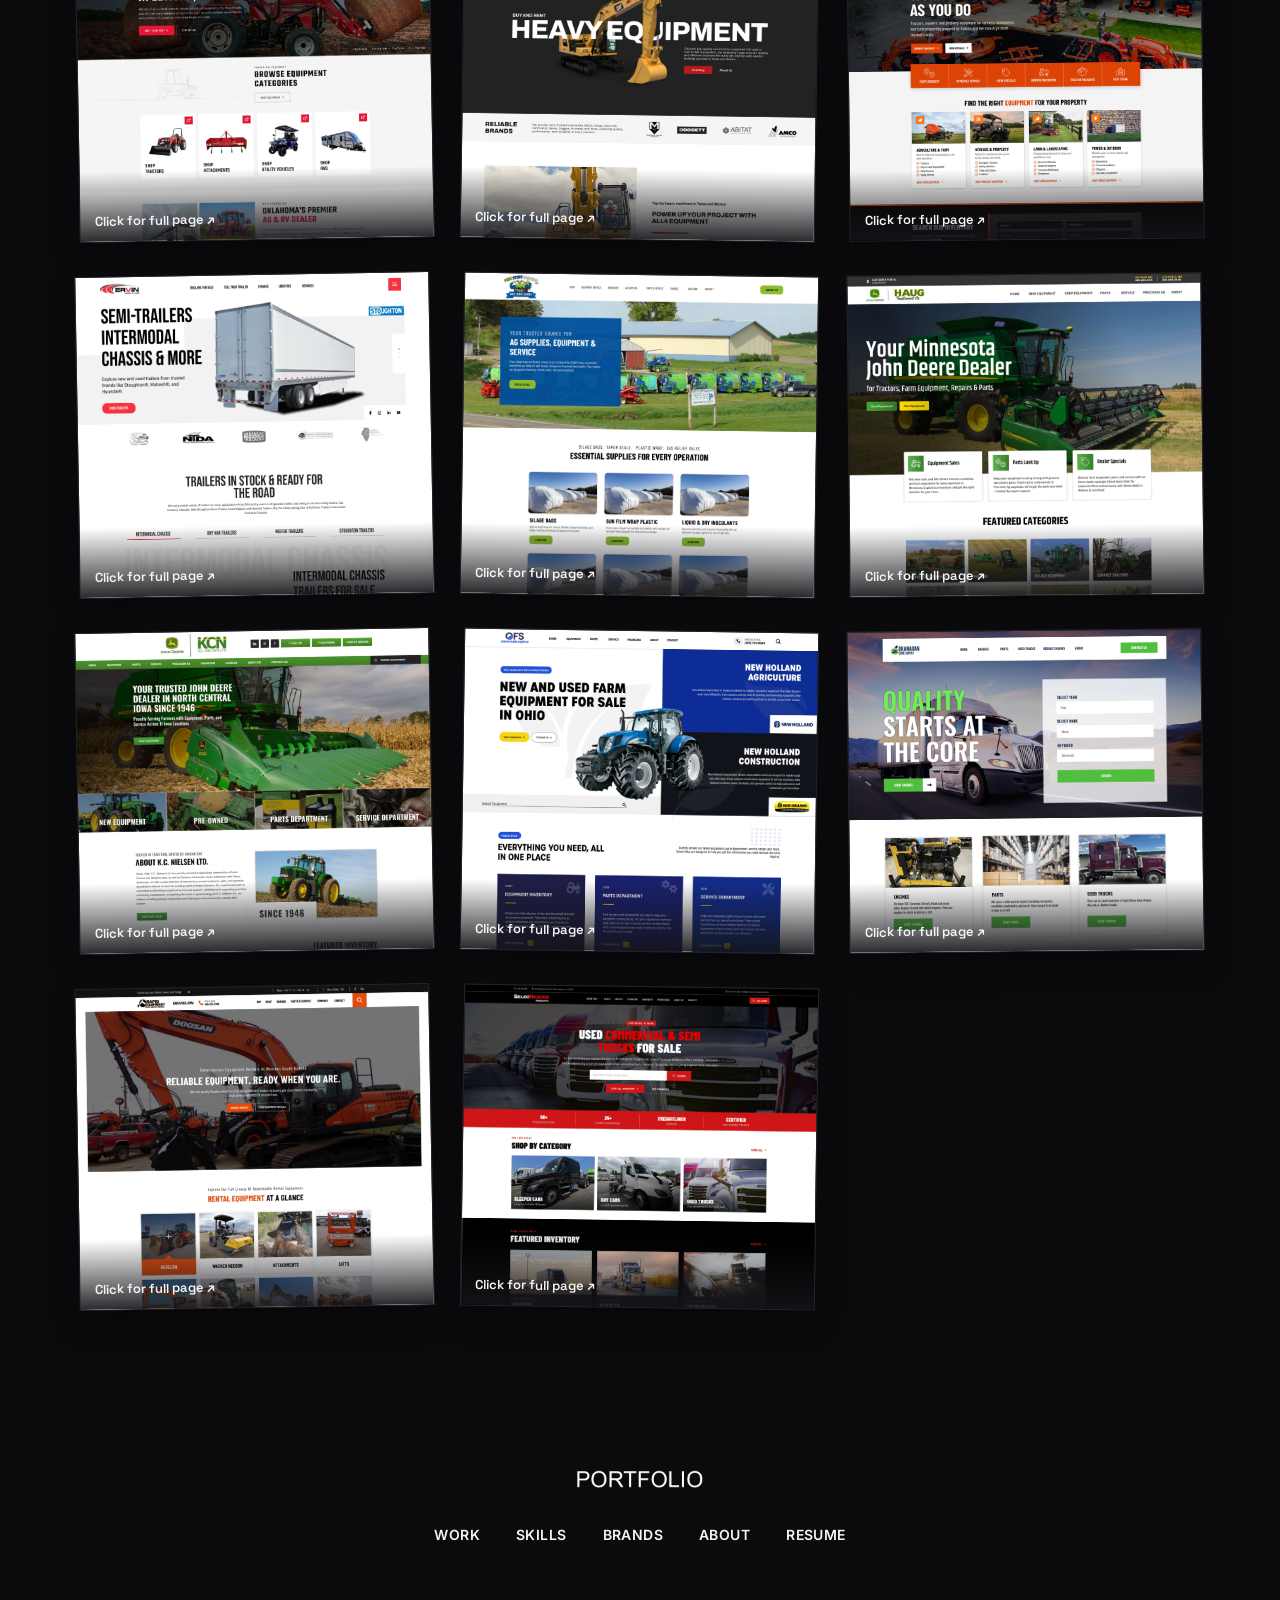
==== commit b70a92c7: "Add files via upload" ====
--- a/root/index.html
+++ b/root/index.html
@@ -57,13 +57,11 @@
 
     <div class="hero-background">
       <div class="hero">
-        <h1>
-          Hey, I'm Emma.<br />I design websites people actually
-          <span class="highlight">enjoy</span> clicking through.
-        </h1>
+        <h1>Hey, I'm Emma.<br />I turn ideas into engaging web experiences.</h1>
         <p class="hero-sub">
-          Interactive Designer at Sandhills Global for 4 years — part
-          pixel-pusher, part code-wrangler, full-time equipment-website nerd.
+          I create websites that are visually engaging, technically sound, and
+          built with users in mind. I enjoy creating digital experiences that
+          are both beautiful and effective.
         </p>
         <div class="hero-ctas">
           <a href="#work" class="btn btn-primary">See My Work</a>
